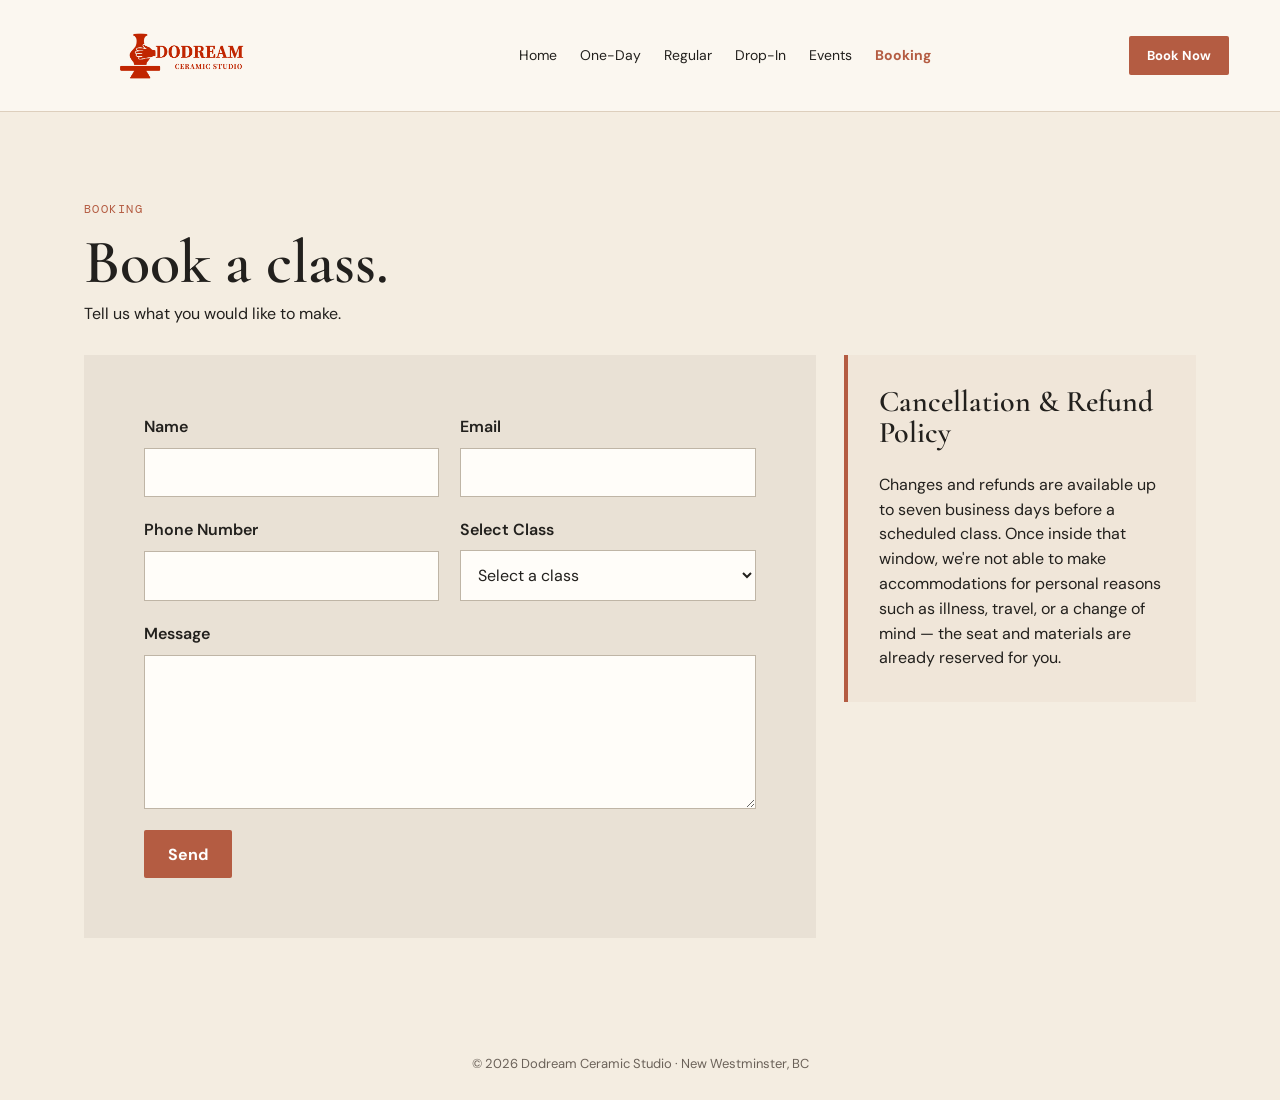
==== booking.html @ 053f7b6d "Deploy Dodream Ceramic Studio website" ====
<!doctype html>
<html lang="en"><head><meta charset="UTF-8"><meta name="viewport" content="width=device-width, initial-scale=1.0"><title>Booking | Dodream Ceramic Studio</title><link rel="preconnect" href="https://fonts.googleapis.com"><link rel="preconnect" href="https://fonts.gstatic.com" crossorigin><link href="https://fonts.googleapis.com/css2?family=Cormorant+Garamond:wght@500;600;700&family=DM+Mono&family=DM+Sans:wght@400;500;600;700&display=swap" rel="stylesheet"><link rel="stylesheet" href="styles.css"></head>
<body><header class="site-header"><a class="brand" href="index.html"><img src="logo.jpg" alt="Dodream Ceramic Studio"></a><nav aria-label="Primary navigation"><a href="index.html">Home</a><a href="classes.html#one-day">One-Day</a><a href="classes.html#regular">Regular</a><a href="classes.html#drop-in">Drop-In</a><a href="classes.html#events">Events</a><a class="active" href="booking.html">Booking</a></nav><a class="button button-small" href="booking.html">Book Now</a></header><main class="booking-page"><section class="booking-intro compact"><p class="eyebrow">BOOKING</p><h1>Book a class.</h1><p>Tell us what you would like to make.</p></section>
<!-- FormSubmit sends this form to dodreamceramic@gmail.com. The first submission must be confirmed from that inbox. --><div class="booking-content"><form id="booking-form" class="booking-form" action="https://formsubmit.co/dodreamceramic@gmail.com" method="POST" novalidate><input type="hidden" name="_subject" value="New Dodream Ceramic Studio booking request"><input type="hidden" name="_captcha" value="false"><input type="hidden" name="_template" value="table"><div id="form-alert" class="form-alert" role="alert" tabindex="-1" hidden>Please fill out all required fields.</div><label>Name<input name="name" type="text" required autocomplete="name"></label><label>Email<input name="email" type="email" required autocomplete="email"></label><label>Phone Number<input name="phone" type="tel" required autocomplete="tel"></label><label>Select Class<select name="class" required><option value="" selected disabled>Select a class</option><option>One-Day Pottery Class</option><option>Regular Pottery Course</option><option>Drop-In Class</option><option>Events</option></select></label><label class="form-full">Message<textarea name="message" rows="6" required></textarea></label><button class="button" type="submit">Send</button></form><section class="refund-policy"><h2>Cancellation &amp; Refund Policy</h2><p>Changes and refunds are available up to seven business days before a scheduled class. Once inside that window, we're not able to make accommodations for personal reasons such as illness, travel, or a change of mind — the seat and materials are already reserved for you.</p></section></div></main><footer>© 2026 Dodream Ceramic Studio · New Westminster, BC</footer><script src="script.js"></script></body></html>
---- styles.css ----
:root { --ink:#22201d; --paper:#f8f5ee; --clay:#b44024; --line:#dcd4c6; --muted:#69635c; --dark:#25211d; }
* { box-sizing:border-box; } html { scroll-behavior:smooth; } body { margin:0; color:var(--ink); background:var(--paper); font:16px/1.55 "DM Sans",sans-serif; } img { display:block; width:100%; }
.site-header { height:112px; padding:12px clamp(20px,4vw,64px); display:flex; align-items:center; justify-content:space-between; gap:20px; background:var(--paper); position:sticky; top:0; z-index:10; border-bottom:1px solid var(--line); }
.brand { width:270px; flex:0 0 auto; } .brand img { height:86px; object-fit:contain; mix-blend-mode:multiply; } nav { display:flex; gap:clamp(9px,1.8vw,28px); } nav a { color:var(--ink); text-decoration:none; font-size:14px; white-space:nowrap; } nav a.active { color:var(--clay); font-weight:700; }
.button { display:inline-flex; align-items:center; justify-content:center; min-height:48px; padding:0 24px; background:var(--clay); color:#fff; border:0; border-radius:2px; text-decoration:none; cursor:pointer; font:700 16px "DM Sans",sans-serif; } .button-small { min-height:39px; padding:0 18px; font-size:13px; }
h1,h2,h3 { margin:0; font-family:Fraunces,serif; line-height:1.05; font-weight:500; } h1 { max-width:980px; font-size:clamp(49px,7.4vw,106px); } h1 span { color:#d66040; } h2 { margin-bottom:24px; font-size:clamp(38px,5vw,70px); } h3 { font-size:31px; margin-bottom:12px; }
.eyebrow { margin:0 0 14px; color:var(--clay); letter-spacing:.12em; font:12px/1.2 "DM Mono",monospace; } .text-link { color:inherit; font-weight:600; text-underline-offset:6px; } .text-link span { display:inline-block; margin-left:7px; color:var(--clay); }
.hero { min-height:680px; display:grid; align-items:end; position:relative; isolation:isolate; } .hero-image,.hero-overlay { position:absolute; inset:0; width:100%; height:100%; } .hero-image { z-index:-2; object-fit:cover; } .hero-overlay { z-index:-1; background:linear-gradient(90deg,rgba(17,14,11,.72),rgba(17,14,11,.22)); } .hero-content { max-width:850px; padding:80px clamp(24px,8vw,130px); color:#fff; } .hero h1 span { display:block; color:#f8ded0; } .hero-eyebrow { color:#f9ddbf; } .hero-copy { max-width:560px; margin:28px 0; font-size:18px; } .hero .text-link span { color:#f9ddbf; }
.programs-section,.section,.location-section { padding:clamp(64px,10vw,150px) clamp(24px,8vw,130px); } .programs-section { background:#243126; color:#fff; } .section-heading { max-width:710px; margin:0 auto 55px; text-align:center; } .section-heading .eyebrow { color:#f5ad8a; } .section-heading h2 { font-size:clamp(38px,5vw,70px); } .section-heading p:last-child { color:#ddd9cf; }
.program-grid { display:grid; grid-template-columns:repeat(4,1fr); gap:24px; } .program-card { overflow:hidden; background:#fff; color:var(--ink); } .program-card img { height:270px; object-fit:cover; } .program-card div { min-height:268px; padding:25px; display:flex; flex-direction:column; align-items:flex-start; } .program-card h3 { font-size:29px; } .program-card .text-link { margin-top:auto; }
.location-section { display:grid; grid-template-columns:.75fr 1.25fr; gap:60px; background:#ddd3c5; } address { margin:0 0 28px; font-style:normal; font-size:21px; } iframe { width:100%; min-height:380px; border:0; } footer { padding:26px; color:#6b6259; text-align:center; font-size:13px; }
.section-intro>p:not(.eyebrow) { max-width:500px; font-size:18px; } .split-section { display:grid; grid-template-columns:minmax(250px,.82fr) minmax(350px,1.18fr); gap:clamp(40px,8vw,130px); align-items:center; } .feature-image { height:560px; object-fit:cover; } .notice { display:grid; gap:4px; margin:32px 0 18px; padding:17px 20px; border-left:4px solid var(--clay); background:#f0e6d9; } .notice span { font:15px "DM Mono",monospace; } .materials { color:var(--muted); }
.one-day-options { display:grid; gap:16px; margin-top:33px; } .one-day-options article { padding:20px; border:1px solid var(--line); background:#fffdf9; } .one-day-options h3 { font-size:24px; } .one-day-options p { margin:5px 0; font-size:14px; } .one-day-options .eyebrow { margin-bottom:10px; } .price,.card-meta { color:var(--clay); font-weight:700; } .included,.condition,.policy-note { color:var(--muted); font-size:14px; }
.regular-section { display:grid; grid-template-columns:.88fr 1fr; gap:clamp(38px,7vw,110px); align-items:center; background:#e9e1d5; } .regular-image-wrap { grid-row:span 3; } .regular-image-wrap .feature-image { height:690px; } .course-details { display:grid; grid-template-columns:repeat(2,1fr); margin-top:27px; border-top:1px solid #cbbfaa; } .course-details p { display:grid; gap:2px; margin:0; padding:14px 10px 14px 0; border-bottom:1px solid #cbbfaa; font-size:14px; } .course-details span { color:var(--muted); font-size:13px; } .course-plan { margin:0; padding:0; list-style:none; border-top:1px solid #cbbfaa; } .course-plan li { display:grid; grid-template-columns:140px 1fr; gap:15px; padding:17px 0; border-bottom:1px solid #cbbfaa; } .course-plan b { color:var(--clay); font:13px "DM Mono",monospace; } .policy-note { margin:0; }
.section-lead { margin-top:-8px; color:var(--muted); } .card-grid,.event-grid { display:grid; grid-template-columns:repeat(2,1fr); gap:28px; margin-top:43px; } .class-card,.event-card { border:1px solid var(--line); background:#fffdf9; } .class-card img { height:330px; object-fit:cover; } .class-card div,.event-card div { padding:27px; } .class-card h3 { font-size:29px; }
.events-section { background:var(--dark); color:#f9f5ec; } .events-section .eyebrow,.event-policy { color:#f6aa83; } .event-card { border-color:#575047; background:#312b26; } .event-card img { height:300px; object-fit:cover; } .event-card p { color:#ddd4c8; } .event-policy { margin:31px 0 0; text-align:center; }
.booking-page { max-width:1160px; margin:auto; padding:clamp(45px,7vw,90px) 24px; } .booking-intro { max-width:640px; margin-bottom:28px; } .booking-intro h1 { font-size:clamp(40px,5vw,62px); } .booking-intro>p:last-child { margin:7px 0 0; font-size:16px; } .booking-content { display:grid; grid-template-columns:minmax(0,1.35fr) minmax(260px,.65fr); gap:28px; align-items:start; }
.booking-form { display:grid; grid-template-columns:repeat(2,1fr); gap:21px; padding:clamp(25px,5vw,60px); background:#e9e1d5; } .booking-form label { display:grid; gap:8px; font-weight:600; } .booking-form input,.booking-form select,.booking-form textarea { width:100%; padding:13px; border:1px solid #bfb5a6; background:#fffdf9; color:var(--ink); font:16px "DM Sans",sans-serif; } .booking-form input:focus,.booking-form select:focus,.booking-form textarea:focus { outline:2px solid var(--clay); outline-offset:1px; } .form-full,.form-alert { grid-column:1/-1; } .form-alert { padding:13px 16px; color:#8c2913; background:#f6d9ce; font-weight:700; } .booking-form .button { justify-self:start; }
.refund-policy { margin:0; padding:31px; border-left:4px solid var(--clay); background:#f0e6d9; text-align:left; } .refund-policy h2 { font-size:30px; } .refund-policy p { margin-bottom:0; font-size:16px; }
@media (max-width:900px) { .program-grid { grid-template-columns:repeat(2,1fr); } .program-card img { height:240px; } .brand { width:220px; } }
@media (max-width:760px) { .site-header { height:88px; padding:8px 18px; } .brand { width:185px; } .brand img { height:68px; } nav { display:none; } .hero { min-height:590px; } .hero-content { padding:60px 24px; } .program-grid,.split-section,.regular-section,.location-section,.booking-form,.booking-content { grid-template-columns:1fr; } .feature-image,.regular-image-wrap .feature-image { height:420px; } .regular-image-wrap { grid-row:auto; } .course-details { grid-template-columns:1fr; } .course-plan li { grid-template-columns:115px 1fr; } .location-section { gap:35px; } iframe { min-height:300px; } .booking-form .button { width:100%; } }

/* Warm beige theme and One-Day class redesign */
:root { --paper:#f4ede1; --line:#ddcfbd; --clay:#b45c42; --muted:#70675e; --dark:#453830; }
body { background:#f4ede1; }
h1,h2,h3 { font-family:"Cormorant Garamond",Georgia,serif; font-weight:600; }
.site-header { background:#fbf7f0; }
.programs-section { background:#4d4037; }
.program-card,.one-day-options article,.class-card { background:#fffaf3; }
.one-day-section { background:#f8f1e7; }
.one-day-summary { display:grid; grid-template-columns:1.1fr .75fr 1.65fr; gap:0; margin:29px 0 22px; border:1px solid #d8c2ac; background:#eee0cf; }
.one-day-summary p { display:grid; gap:4px; margin:0; padding:16px 18px; border-right:1px solid #d8c2ac; font-size:13px !important; }
.one-day-summary p:last-child { border-right:0; }
.one-day-summary b { color:var(--clay); font:11px "DM Mono",monospace; letter-spacing:.08em; text-transform:uppercase; }
.one-day-summary span { line-height:1.35; }
.one-day-options { grid-template-columns:repeat(2,minmax(0,1fr)); gap:14px; margin-top:0; }
.one-day-options article { min-height:238px; border-color:#ddcbb8; }
.one-day-options .price { display:flex; align-items:baseline; gap:5px; margin-top:13px; }
.one-day-options .price strong { font:600 38px/1 "Cormorant Garamond",Georgia,serif; }
.one-day-options .price span { color:var(--muted); font-size:13px; }
.one-day-section .feature-image { height:100%; min-height:560px; }
@media (max-width:760px) { .one-day-summary,.one-day-options { grid-template-columns:1fr; } .one-day-summary p { border-right:0; border-bottom:1px solid #d8c2ac; } .one-day-summary p:last-child { border-bottom:0; } .one-day-section .feature-image { min-height:420px; } }

/* One-Day vertical hierarchy: intro row, sessions, cards, notes */
.one-day-section { background:#f8f1e7; }
.one-day-intro-row { display:grid; grid-template-columns:minmax(240px,.8fr) minmax(380px,1.2fr); gap:clamp(32px,6vw,90px); align-items:center; margin:28px 0; }
.one-day-intro-row p { max-width:430px; margin:0; font-size:20px; line-height:1.55; }
.one-day-intro-row img { height:250px; object-fit:cover; object-position:center; }
.sessions-line { margin:0 0 24px; padding:18px 24px; border-left:5px solid var(--clay); background:#eee0cf; font-size:clamp(20px,2.3vw,30px); font-weight:700; letter-spacing:.01em; }
.sessions-line strong { color:var(--clay); }
.one-day-section .one-day-options { max-width:none; grid-template-columns:repeat(2,minmax(0,1fr)); gap:24px; }
.one-day-section .one-day-options article { min-height:230px; padding:28px; }
.one-day-notes { display:flex; flex-wrap:wrap; gap:12px 28px; margin-top:20px; color:var(--muted); font-size:14px; }
.one-day-notes span::before { content:"•"; margin-right:8px; color:var(--clay); }
@media (max-width:760px) { .one-day-intro-row,.one-day-section .one-day-options { grid-template-columns:1fr; } .one-day-intro-row img { height:230px; } .sessions-line { padding:16px 18px; } }

/* Light sessions treatment */
.sessions-line { display:flex; align-items:center; gap:18px; margin:46px 0 34px; padding:0; border:0; background:transparent; font-size:inherit; font-weight:400; }
.sessions-label { color:var(--muted); font:12px "DM Mono",monospace; letter-spacing:.14em; text-transform:uppercase; }
.session-times { display:flex; flex-wrap:wrap; gap:9px; }
.session-times span { padding:7px 13px; border:1px solid #dfcfbd; border-radius:999px; background:#f1e5d6; color:#67554a; font-size:14px; font-weight:500; }
@media (max-width:760px) { .sessions-line { align-items:flex-start; flex-direction:column; gap:12px; margin:34px 0 28px; } }
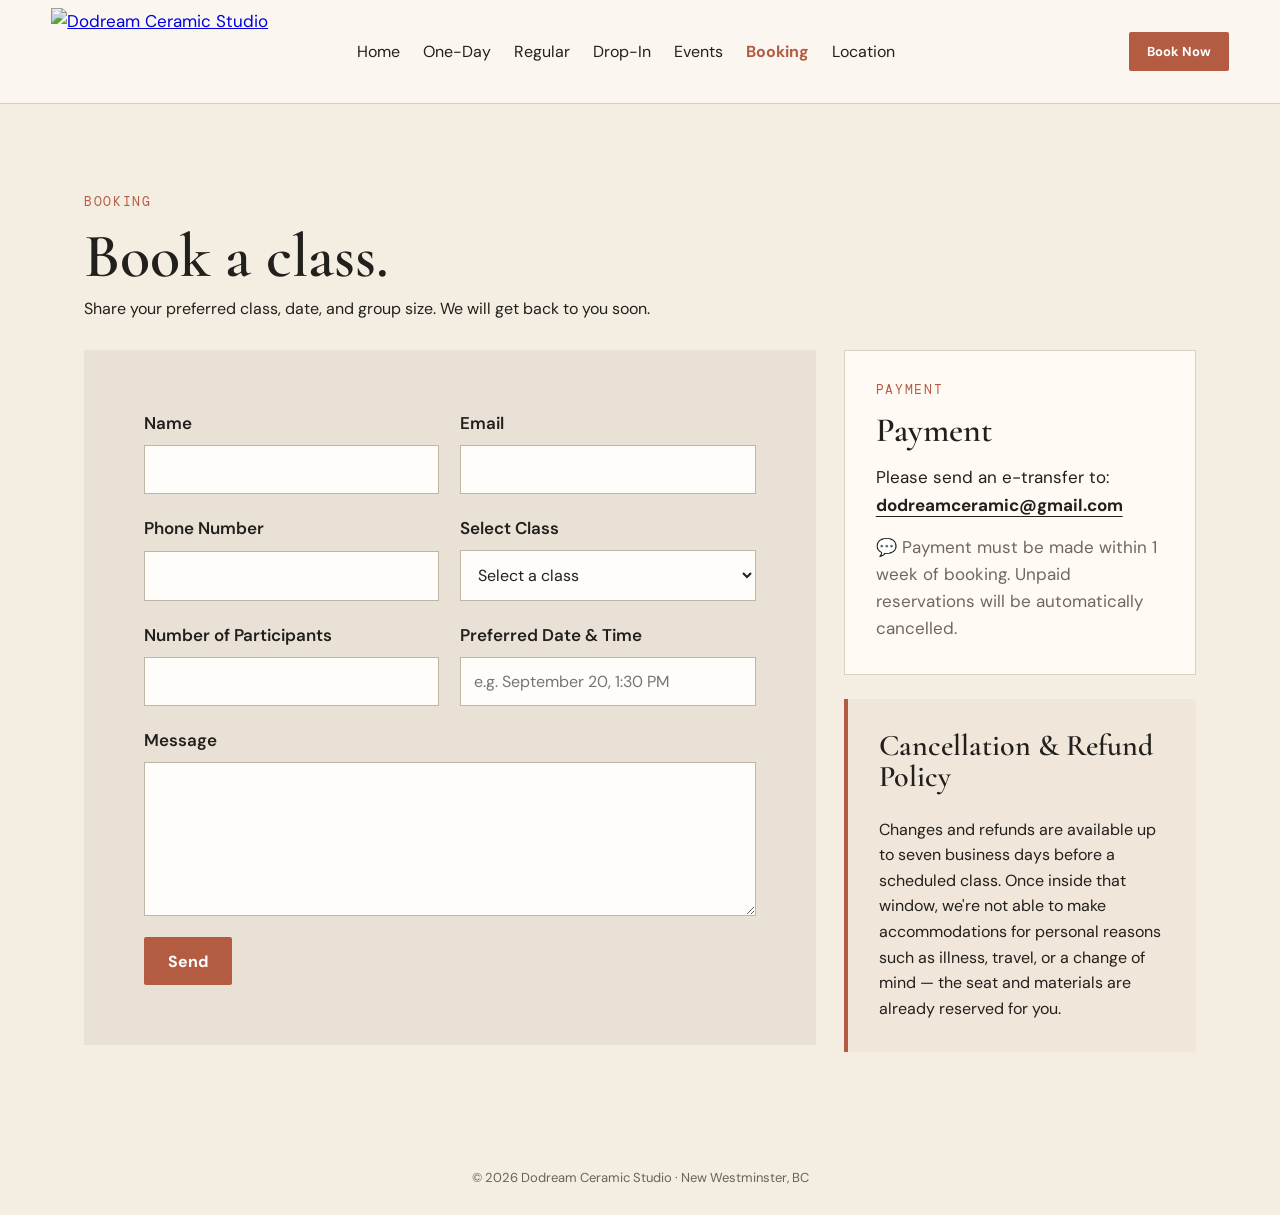
==== commit 73968fbc: "Update website content and responsive design" ====
--- a/booking.html
+++ b/booking.html
@@ -1,4 +1,4 @@
 <!doctype html>
 <html lang="en"><head><meta charset="UTF-8"><meta name="viewport" content="width=device-width, initial-scale=1.0"><title>Booking | Dodream Ceramic Studio</title><link rel="preconnect" href="https://fonts.googleapis.com"><link rel="preconnect" href="https://fonts.gstatic.com" crossorigin><link href="https://fonts.googleapis.com/css2?family=Cormorant+Garamond:wght@500;600;700&family=DM+Mono&family=DM+Sans:wght@400;500;600;700&display=swap" rel="stylesheet"><link rel="stylesheet" href="styles.css"></head>
-<body><header class="site-header"><a class="brand" href="index.html"><img src="logo.jpg" alt="Dodream Ceramic Studio"></a><nav aria-label="Primary navigation"><a href="index.html">Home</a><a href="classes.html#one-day">One-Day</a><a href="classes.html#regular">Regular</a><a href="classes.html#drop-in">Drop-In</a><a href="classes.html#events">Events</a><a class="active" href="booking.html">Booking</a></nav><a class="button button-small" href="booking.html">Book Now</a></header><main class="booking-page"><section class="booking-intro compact"><p class="eyebrow">BOOKING</p><h1>Book a class.</h1><p>Tell us what you would like to make.</p></section>
-<!-- FormSubmit sends this form to dodreamceramic@gmail.com. The first submission must be confirmed from that inbox. --><div class="booking-content"><form id="booking-form" class="booking-form" action="https://formsubmit.co/dodreamceramic@gmail.com" method="POST" novalidate><input type="hidden" name="_subject" value="New Dodream Ceramic Studio booking request"><input type="hidden" name="_captcha" value="false"><input type="hidden" name="_template" value="table"><div id="form-alert" class="form-alert" role="alert" tabindex="-1" hidden>Please fill out all required fields.</div><label>Name<input name="name" type="text" required autocomplete="name"></label><label>Email<input name="email" type="email" required autocomplete="email"></label><label>Phone Number<input name="phone" type="tel" required autocomplete="tel"></label><label>Select Class<select name="class" required><option value="" selected disabled>Select a class</option><option>One-Day Pottery Class</option><option>Regular Pottery Course</option><option>Drop-In Class</option><option>Events</option></select></label><label class="form-full">Message<textarea name="message" rows="6" required></textarea></label><button class="button" type="submit">Send</button></form><section class="refund-policy"><h2>Cancellation &amp; Refund Policy</h2><p>Changes and refunds are available up to seven business days before a scheduled class. Once inside that window, we're not able to make accommodations for personal reasons such as illness, travel, or a change of mind — the seat and materials are already reserved for you.</p></section></div></main><footer>© 2026 Dodream Ceramic Studio · New Westminster, BC</footer><script src="script.js"></script></body></html>
+<body><header class="site-header"><a class="brand" href="index.html"><img src="public/assets/logo.jpg" alt="Dodream Ceramic Studio"></a><nav aria-label="Primary navigation"><a href="index.html">Home</a><a href="classes.html#one-day">One-Day</a><a href="classes.html#regular">Regular</a><a href="classes.html#drop-in">Drop-In</a><a href="classes.html#events">Events</a><a class="active" href="booking.html">Booking</a><a href="index.html#location">Location</a></nav><a class="button button-small" href="booking.html">Book Now</a></header>
+<main class="booking-page"><section class="booking-intro compact"><p class="eyebrow">BOOKING</p><h1>Book a class.</h1><p>Share your preferred class, date, and group size. We will get back to you soon.</p></section><div class="booking-content"><form id="booking-form" class="booking-form" action="https://formsubmit.co/dodreamceramic@gmail.com" method="POST" novalidate><input type="hidden" name="_subject" value="New Dodream Ceramic Studio booking request"><input type="hidden" name="_captcha" value="false"><input type="hidden" name="_template" value="table"><div id="form-alert" class="form-alert" role="alert" tabindex="-1" hidden>Please fill out all required fields.</div><label>Name<input name="name" type="text" required autocomplete="name"></label><label>Email<input name="email" type="email" required autocomplete="email"></label><label>Phone Number<input name="phone" type="tel" required autocomplete="tel"></label><label>Select Class<select name="class" required><option value="" selected disabled>Select a class</option><option>One-Day Pottery Class</option><option>Regular Pottery Course</option><option>Drop-In Class</option><option>Events</option></select></label><label>Number of Participants<input name="participants" type="number" min="1" step="1" required inputmode="numeric"></label><label>Preferred Date &amp; Time<input name="preferred_date_time" type="text" required placeholder="e.g. September 20, 1:30 PM"></label><label class="form-full">Message<textarea name="message" rows="6" required></textarea></label><button class="button" type="submit">Send</button></form><aside class="booking-aside"><section class="payment-section" id="payment"><p class="eyebrow">PAYMENT</p><h2>Payment</h2><p>Please send an e-transfer to: <a href="mailto:dodreamceramic@gmail.com"><strong>dodreamceramic@gmail.com</strong></a></p><p>💬 Payment must be made within 1 week of booking. Unpaid reservations will be automatically cancelled.</p></section><section class="refund-policy"><h2>Cancellation &amp; Refund Policy</h2><p>Changes and refunds are available up to seven business days before a scheduled class. Once inside that window, we're not able to make accommodations for personal reasons such as illness, travel, or a change of mind — the seat and materials are already reserved for you.</p></section></aside></div></main><footer>© 2026 Dodream Ceramic Studio · New Westminster, BC</footer><script src="script.js"></script></body></html>
--- a/styles.css
+++ b/styles.css
@@ -1,17 +1,17 @@
 :root { --ink:#22201d; --paper:#f8f5ee; --clay:#b44024; --line:#dcd4c6; --muted:#69635c; --dark:#25211d; }
-* { box-sizing:border-box; } html { scroll-behavior:smooth; } body { margin:0; color:var(--ink); background:var(--paper); font:16px/1.55 "DM Sans",sans-serif; } img { display:block; width:100%; }
-.site-header { height:112px; padding:12px clamp(20px,4vw,64px); display:flex; align-items:center; justify-content:space-between; gap:20px; background:var(--paper); position:sticky; top:0; z-index:10; border-bottom:1px solid var(--line); }
-.brand { width:270px; flex:0 0 auto; } .brand img { height:86px; object-fit:contain; mix-blend-mode:multiply; } nav { display:flex; gap:clamp(9px,1.8vw,28px); } nav a { color:var(--ink); text-decoration:none; font-size:14px; white-space:nowrap; } nav a.active { color:var(--clay); font-weight:700; }
+* { box-sizing:border-box; } html { scroll-behavior:smooth; } body { margin:0; color:var(--ink); background:var(--paper); font:17px/1.6 "DM Sans",sans-serif; } img { display:block; width:100%; }
+.site-header { height:104px; padding:8px clamp(20px,4vw,64px); display:flex; align-items:center; justify-content:flex-start; gap:18px; background:var(--paper); position:sticky; top:0; z-index:10; border-bottom:1px solid var(--line); }
+.brand { width:278px; flex:0 0 auto; } .brand img { height:88px; object-fit:contain; mix-blend-mode:multiply; } nav { display:flex; gap:clamp(16px,1.8vw,30px); margin-left:10px; } nav a { color:var(--ink); text-decoration:none; font-size:16px; white-space:nowrap; } nav a.active { color:var(--clay); font-weight:700; } .site-header .button-small { margin-left:auto; }
 .button { display:inline-flex; align-items:center; justify-content:center; min-height:48px; padding:0 24px; background:var(--clay); color:#fff; border:0; border-radius:2px; text-decoration:none; cursor:pointer; font:700 16px "DM Sans",sans-serif; } .button-small { min-height:39px; padding:0 18px; font-size:13px; }
 h1,h2,h3 { margin:0; font-family:Fraunces,serif; line-height:1.05; font-weight:500; } h1 { max-width:980px; font-size:clamp(49px,7.4vw,106px); } h1 span { color:#d66040; } h2 { margin-bottom:24px; font-size:clamp(38px,5vw,70px); } h3 { font-size:31px; margin-bottom:12px; }
-.eyebrow { margin:0 0 14px; color:var(--clay); letter-spacing:.12em; font:12px/1.2 "DM Mono",monospace; } .text-link { color:inherit; font-weight:600; text-underline-offset:6px; } .text-link span { display:inline-block; margin-left:7px; color:var(--clay); }
+.eyebrow { margin:0 0 14px; color:var(--clay); letter-spacing:.13em; font:13px/1.25 "DM Mono",monospace; } .text-link { color:inherit; font-weight:600; text-underline-offset:6px; } .text-link span { display:inline-block; margin-left:7px; color:var(--clay); }
 .hero { min-height:680px; display:grid; align-items:end; position:relative; isolation:isolate; } .hero-image,.hero-overlay { position:absolute; inset:0; width:100%; height:100%; } .hero-image { z-index:-2; object-fit:cover; } .hero-overlay { z-index:-1; background:linear-gradient(90deg,rgba(17,14,11,.72),rgba(17,14,11,.22)); } .hero-content { max-width:850px; padding:80px clamp(24px,8vw,130px); color:#fff; } .hero h1 span { display:block; color:#f8ded0; } .hero-eyebrow { color:#f9ddbf; } .hero-copy { max-width:560px; margin:28px 0; font-size:18px; } .hero .text-link span { color:#f9ddbf; }
 .programs-section,.section,.location-section { padding:clamp(64px,10vw,150px) clamp(24px,8vw,130px); } .programs-section { background:#243126; color:#fff; } .section-heading { max-width:710px; margin:0 auto 55px; text-align:center; } .section-heading .eyebrow { color:#f5ad8a; } .section-heading h2 { font-size:clamp(38px,5vw,70px); } .section-heading p:last-child { color:#ddd9cf; }
 .program-grid { display:grid; grid-template-columns:repeat(4,1fr); gap:24px; } .program-card { overflow:hidden; background:#fff; color:var(--ink); } .program-card img { height:270px; object-fit:cover; } .program-card div { min-height:268px; padding:25px; display:flex; flex-direction:column; align-items:flex-start; } .program-card h3 { font-size:29px; } .program-card .text-link { margin-top:auto; }
 .location-section { display:grid; grid-template-columns:.75fr 1.25fr; gap:60px; background:#ddd3c5; } address { margin:0 0 28px; font-style:normal; font-size:21px; } iframe { width:100%; min-height:380px; border:0; } footer { padding:26px; color:#6b6259; text-align:center; font-size:13px; }
 .section-intro>p:not(.eyebrow) { max-width:500px; font-size:18px; } .split-section { display:grid; grid-template-columns:minmax(250px,.82fr) minmax(350px,1.18fr); gap:clamp(40px,8vw,130px); align-items:center; } .feature-image { height:560px; object-fit:cover; } .notice { display:grid; gap:4px; margin:32px 0 18px; padding:17px 20px; border-left:4px solid var(--clay); background:#f0e6d9; } .notice span { font:15px "DM Mono",monospace; } .materials { color:var(--muted); }
-.one-day-options { display:grid; gap:16px; margin-top:33px; } .one-day-options article { padding:20px; border:1px solid var(--line); background:#fffdf9; } .one-day-options h3 { font-size:24px; } .one-day-options p { margin:5px 0; font-size:14px; } .one-day-options .eyebrow { margin-bottom:10px; } .price,.card-meta { color:var(--clay); font-weight:700; } .included,.condition,.policy-note { color:var(--muted); font-size:14px; }
-.regular-section { display:grid; grid-template-columns:.88fr 1fr; gap:clamp(38px,7vw,110px); align-items:center; background:#e9e1d5; } .regular-image-wrap { grid-row:span 3; } .regular-image-wrap .feature-image { height:690px; } .course-details { display:grid; grid-template-columns:repeat(2,1fr); margin-top:27px; border-top:1px solid #cbbfaa; } .course-details p { display:grid; gap:2px; margin:0; padding:14px 10px 14px 0; border-bottom:1px solid #cbbfaa; font-size:14px; } .course-details span { color:var(--muted); font-size:13px; } .course-plan { margin:0; padding:0; list-style:none; border-top:1px solid #cbbfaa; } .course-plan li { display:grid; grid-template-columns:140px 1fr; gap:15px; padding:17px 0; border-bottom:1px solid #cbbfaa; } .course-plan b { color:var(--clay); font:13px "DM Mono",monospace; } .policy-note { margin:0; }
+.one-day-options { display:grid; gap:16px; margin-top:33px; } .one-day-options article { padding:20px; border:1px solid var(--line); background:#fffdf9; } .one-day-options h3 { font-size:25px; } .one-day-options p { margin:5px 0; font-size:15px; } .one-day-options .eyebrow { margin-bottom:10px; } .price,.card-meta { color:var(--clay); font-weight:700; } .included,.condition,.policy-note { color:var(--muted); font-size:15px; }
+.regular-section { display:grid; grid-template-columns:.88fr 1fr; gap:clamp(38px,7vw,110px); align-items:center; background:#e9e1d5; } .regular-image-wrap { grid-row:span 3; } .regular-image-wrap .feature-image { height:690px; } .course-details { display:grid; grid-template-columns:repeat(2,1fr); margin-top:27px; border-top:1px solid #cbbfaa; } .course-details p { display:grid; gap:2px; margin:0; padding:14px 10px 14px 0; border-bottom:1px solid #cbbfaa; font-size:15px; } .course-details span { color:var(--muted); font-size:14px; } .course-plan { margin:0; padding:0; list-style:none; border-top:1px solid #cbbfaa; } .course-plan li { display:grid; grid-template-columns:140px 1fr; gap:15px; padding:17px 0; border-bottom:1px solid #cbbfaa; } .course-plan b { color:var(--clay); font:14px "DM Mono",monospace; } .policy-note { margin:0; }
 .section-lead { margin-top:-8px; color:var(--muted); } .card-grid,.event-grid { display:grid; grid-template-columns:repeat(2,1fr); gap:28px; margin-top:43px; } .class-card,.event-card { border:1px solid var(--line); background:#fffdf9; } .class-card img { height:330px; object-fit:cover; } .class-card div,.event-card div { padding:27px; } .class-card h3 { font-size:29px; }
 .events-section { background:var(--dark); color:#f9f5ec; } .events-section .eyebrow,.event-policy { color:#f6aa83; } .event-card { border-color:#575047; background:#312b26; } .event-card img { height:300px; object-fit:cover; } .event-card p { color:#ddd4c8; } .event-policy { margin:31px 0 0; text-align:center; }
 .booking-page { max-width:1160px; margin:auto; padding:clamp(45px,7vw,90px) 24px; } .booking-intro { max-width:640px; margin-bottom:28px; } .booking-intro h1 { font-size:clamp(40px,5vw,62px); } .booking-intro>p:last-child { margin:7px 0 0; font-size:16px; } .booking-content { display:grid; grid-template-columns:minmax(0,1.35fr) minmax(260px,.65fr); gap:28px; align-items:start; }
@@ -56,7 +56,33 @@
 
 /* Light sessions treatment */
 .sessions-line { display:flex; align-items:center; gap:18px; margin:46px 0 34px; padding:0; border:0; background:transparent; font-size:inherit; font-weight:400; }
-.sessions-label { color:var(--muted); font:12px "DM Mono",monospace; letter-spacing:.14em; text-transform:uppercase; }
+.sessions-label { color:var(--muted); font:13px "DM Mono",monospace; letter-spacing:.14em; text-transform:uppercase; }
 .session-times { display:flex; flex-wrap:wrap; gap:9px; }
-.session-times span { padding:7px 13px; border:1px solid #dfcfbd; border-radius:999px; background:#f1e5d6; color:#67554a; font-size:14px; font-weight:500; }
+.session-times span { padding:8px 14px; border:1px solid #dfcfbd; border-radius:999px; background:#f1e5d6; color:#67554a; font-size:15px; font-weight:500; }
 @media (max-width:760px) { .sessions-line { align-items:flex-start; flex-direction:column; gap:12px; margin:34px 0 28px; } }
+
+/* Content refinements: course details, payment, and location */
+.intro-detail { margin-top:18px !important; color:var(--muted); font-size:16px !important; }
+.regular-detail-cards { display:grid; grid-template-columns:minmax(210px,.75fr) 1.25fr; gap:16px; align-items:stretch; }
+.regular-price-card { display:flex; flex-direction:column; justify-content:center; min-height:202px; padding:26px; background:var(--clay); color:#fffaf3; }
+.regular-price-card span { font:12px "DM Mono",monospace; letter-spacing:.12em; text-transform:uppercase; opacity:.9; }
+.regular-price-card strong { margin:8px 0; font:600 clamp(37px,4vw,56px)/1 "Cormorant Garamond",Georgia,serif; }
+.regular-price-card p { margin:0; font-size:14px; line-height:1.45; }
+.regular-facts { display:grid; gap:0; border-top:1px solid #cbbfaa; }
+.regular-facts p { display:grid; grid-template-columns:108px 1fr; gap:15px; margin:0; padding:14px 0; border-bottom:1px solid #cbbfaa; font-size:14px; }
+.regular-facts b { color:var(--clay); font:12px "DM Mono",monospace; letter-spacing:.04em; text-transform:uppercase; }
+.regular-facts span { color:var(--muted); }
+.event-notes { display:grid; gap:8px; max-width:850px; margin:34px auto 0; padding:22px 26px; border:1px solid #695b50; background:#312b26; color:#f6aa83; text-align:center; }
+.event-notes p { margin:0; }
+.contact-line { margin:0 0 27px; line-height:1.85; }
+.contact-line a,.payment-section a { color:inherit; text-underline-offset:5px; }
+.instagram-link { display:inline-flex; align-items:center; gap:8px; color:var(--clay) !important; font-weight:700; text-decoration:none; }
+.instagram-link svg { width:20px; height:20px; fill:none; stroke:currentColor; stroke-width:1.9; }
+.instagram-link .instagram-dot { fill:currentColor; stroke:0; }
+.booking-aside { display:grid; gap:24px; }
+.payment-section { padding:31px; background:#fffaf3; border:1px solid var(--line); }
+.payment-section h2 { margin-bottom:16px; font-size:34px; }
+.payment-section p { margin:0 0 15px; }
+.payment-section p:last-child { margin-bottom:0; color:var(--muted); }
+@media (max-width:900px) { .site-header nav { gap:12px; } nav a { font-size:14px; } .regular-detail-cards { grid-template-columns:1fr; } }
+@media (max-width:760px) { .site-header { height:88px; } .brand { width:185px; } .brand img { height:68px; } .card-grid,.event-grid { grid-template-columns:1fr; gap:22px; } .class-card,.event-card { width:100%; } .class-card img,.event-card img { height:260px; } .regular-facts p { grid-template-columns:1fr; gap:5px; } .event-notes { padding:18px; text-align:left; } }
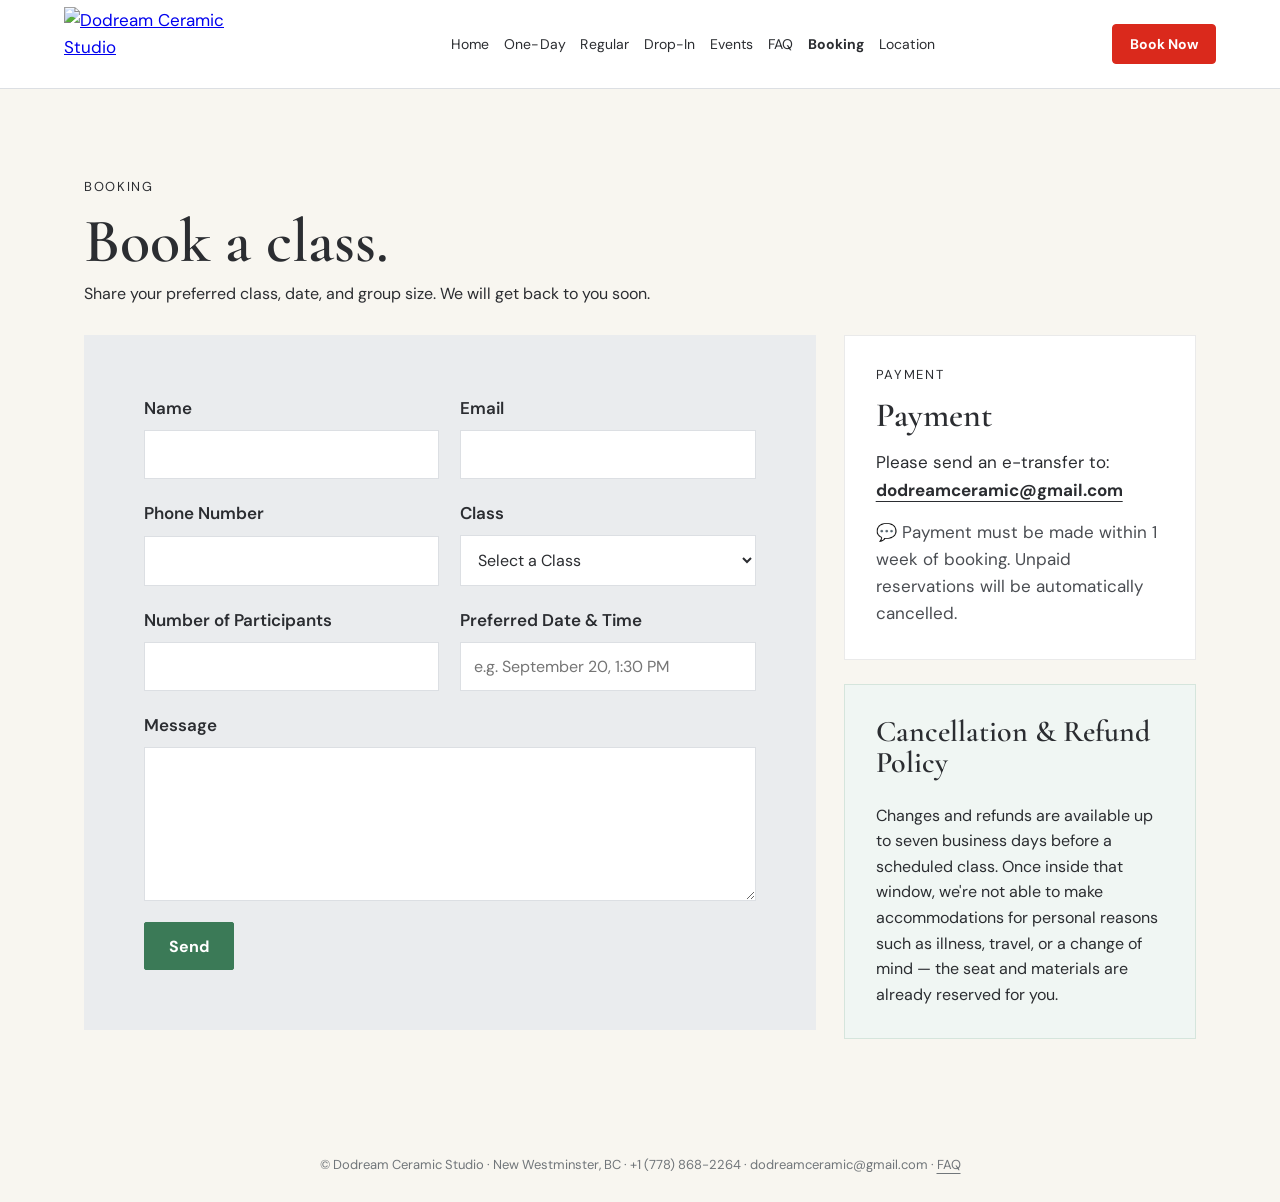
==== commit dba63775: "Improve local SEO and add course landing pages" ====
--- a/booking.html
+++ b/booking.html
@@ -1,4 +1,4 @@
 <!doctype html>
-<html lang="en"><head><meta charset="UTF-8"><meta name="viewport" content="width=device-width, initial-scale=1.0"><title>Booking | Dodream Ceramic Studio</title><link rel="preconnect" href="https://fonts.googleapis.com"><link rel="preconnect" href="https://fonts.gstatic.com" crossorigin><link href="https://fonts.googleapis.com/css2?family=Cormorant+Garamond:wght@500;600;700&family=DM+Mono&family=DM+Sans:wght@400;500;600;700&display=swap" rel="stylesheet"><link rel="stylesheet" href="styles.css"></head>
-<body><header class="site-header"><a class="brand" href="index.html"><img src="public/assets/logo.jpg" alt="Dodream Ceramic Studio"></a><nav aria-label="Primary navigation"><a href="index.html">Home</a><a href="classes.html#one-day">One-Day</a><a href="classes.html#regular">Regular</a><a href="classes.html#drop-in">Drop-In</a><a href="classes.html#events">Events</a><a class="active" href="booking.html">Booking</a><a href="index.html#location">Location</a></nav><a class="button button-small" href="booking.html">Book Now</a></header>
-<main class="booking-page"><section class="booking-intro compact"><p class="eyebrow">BOOKING</p><h1>Book a class.</h1><p>Share your preferred class, date, and group size. We will get back to you soon.</p></section><div class="booking-content"><form id="booking-form" class="booking-form" action="https://formsubmit.co/dodreamceramic@gmail.com" method="POST" novalidate><input type="hidden" name="_subject" value="New Dodream Ceramic Studio booking request"><input type="hidden" name="_captcha" value="false"><input type="hidden" name="_template" value="table"><div id="form-alert" class="form-alert" role="alert" tabindex="-1" hidden>Please fill out all required fields.</div><label>Name<input name="name" type="text" required autocomplete="name"></label><label>Email<input name="email" type="email" required autocomplete="email"></label><label>Phone Number<input name="phone" type="tel" required autocomplete="tel"></label><label>Select Class<select name="class" required><option value="" selected disabled>Select a class</option><option>One-Day Pottery Class</option><option>Regular Pottery Course</option><option>Drop-In Class</option><option>Events</option></select></label><label>Number of Participants<input name="participants" type="number" min="1" step="1" required inputmode="numeric"></label><label>Preferred Date &amp; Time<input name="preferred_date_time" type="text" required placeholder="e.g. September 20, 1:30 PM"></label><label class="form-full">Message<textarea name="message" rows="6" required></textarea></label><button class="button" type="submit">Send</button></form><aside class="booking-aside"><section class="payment-section" id="payment"><p class="eyebrow">PAYMENT</p><h2>Payment</h2><p>Please send an e-transfer to: <a href="mailto:dodreamceramic@gmail.com"><strong>dodreamceramic@gmail.com</strong></a></p><p>💬 Payment must be made within 1 week of booking. Unpaid reservations will be automatically cancelled.</p></section><section class="refund-policy"><h2>Cancellation &amp; Refund Policy</h2><p>Changes and refunds are available up to seven business days before a scheduled class. Once inside that window, we're not able to make accommodations for personal reasons such as illness, travel, or a change of mind — the seat and materials are already reserved for you.</p></section></aside></div></main><footer>© 2026 Dodream Ceramic Studio · New Westminster, BC</footer><script src="script.js"></script></body></html>
+<html lang="en-CA"><head><meta charset="UTF-8"><meta name="viewport" content="width=device-width, initial-scale=1.0"><meta name="description" content="Book a pottery class, wheel throwing course, drop-in ceramic experience, or private group workshop at Dodream Ceramic Studio in New Westminster, Metro Vancouver, BC."><meta name="robots" content="index, follow, max-image-preview:large"><meta name="geo.region" content="CA-BC"><meta name="geo.placename" content="New Westminster, Metro Vancouver"><link rel="canonical" href="https://www.dodreamceramic.com/booking.html"><link rel="alternate" hreflang="en-CA" href="https://www.dodreamceramic.com/booking.html"><link rel="alternate" hreflang="x-default" href="https://www.dodreamceramic.com/booking.html"><meta property="og:type" content="website"><meta property="og:locale" content="en_CA"><meta property="og:site_name" content="Dodream Ceramic Studio"><meta property="og:title" content="Book a Pottery Class | Dodream Ceramic Studio"><meta property="og:description" content="Book pottery classes and ceramic workshops in New Westminster, serving Metro Vancouver."><meta property="og:url" content="https://www.dodreamceramic.com/booking.html"><meta property="og:image" content="https://www.dodreamceramic.com/public/assets/main.jpg"><meta name="twitter:card" content="summary_large_image"><meta name="twitter:title" content="Book a Pottery Class | Dodream Ceramic Studio"><meta name="twitter:description" content="Reserve your pottery class or ceramic workshop in New Westminster, BC."><meta name="twitter:image" content="https://www.dodreamceramic.com/public/assets/main.jpg"><title>Book a Pottery Class | Dodream Ceramic Studio</title><link rel="preconnect" href="https://fonts.googleapis.com"><link rel="preconnect" href="https://fonts.gstatic.com" crossorigin><link href="https://fonts.googleapis.com/css2?family=Cormorant+Garamond:wght@500;600;700&family=DM+Sans:wght@400;500;600;700&display=swap" rel="stylesheet"><link rel="stylesheet" href="styles.css"></head>
+<body><a id="booking"></a><header class="site-header"><div class="header-inner"><a class="brand" href="index.html"><img width="2126" height="1301" decoding="async" src="public/assets/logo.jpg" alt="Dodream Ceramic Studio"></a><button class="mobile-menu-toggle" type="button" aria-controls="primary-navigation" aria-expanded="false" aria-label="Open navigation menu"><span></span><span></span><span></span></button><nav class="primary-nav" id="primary-navigation" aria-label="Primary navigation"><a href="index.html">Home</a><a href="classes.html#one-day">One-Day</a><a href="classes.html#regular">Regular</a><a href="classes.html#drop-in">Drop-In</a><a href="classes.html#events">Events</a><a href="faq.html">FAQ</a><a class="active" href="#booking">Booking</a><a href="index.html#location">Location</a></nav><a class="button button-small header-book-now" href="#booking">Book Now</a></div></header>
+<main class="booking-page"><section class="booking-intro compact"><p class="eyebrow">BOOKING</p><h1>Book a class.</h1><p>Share your preferred class, date, and group size. We will get back to you soon.</p></section><div class="booking-content"><form id="booking-form" class="booking-form" action="https://formsubmit.co/dodreamceramic@gmail.com" method="POST" novalidate><input type="hidden" name="_subject" value="New Dodream Ceramic Studio booking request"><input type="hidden" name="_captcha" value="false"><input type="hidden" name="_template" value="table"><div id="form-alert" class="form-alert" role="alert" tabindex="-1" hidden>Please fill out all required fields.</div><label>Name<input name="name" type="text" required autocomplete="name"></label><label>Email<input name="email" type="email" required autocomplete="email"></label><label>Phone Number<input name="phone" type="tel" required autocomplete="tel"></label><label>Class<select name="class" required><option value="" selected disabled>Select a Class</option><option>One-Day Pottery Class</option><option>Regular Pottery Course</option><option>Drop-In Class</option><option>Events</option></select></label><label>Number of Participants<input name="participants" type="number" min="1" step="1" required inputmode="numeric"></label><label>Preferred Date &amp; Time<input name="preferred_date_time" type="text" required placeholder="e.g. September 20, 1:30 PM"></label><label class="form-full">Message<textarea name="message" rows="6" required></textarea></label><button class="button" type="submit">Send</button></form><aside class="booking-aside"><section class="payment-section" id="payment"><p class="eyebrow">PAYMENT</p><h2>Payment</h2><p>Please send an e-transfer to: <a href="mailto:dodreamceramic@gmail.com"><strong>dodreamceramic@gmail.com</strong></a></p><p>💬 Payment must be made within 1 week of booking. Unpaid reservations will be automatically cancelled.</p></section><section class="refund-policy"><h2>Cancellation &amp; Refund Policy</h2><p>Changes and refunds are available up to seven business days before a scheduled class. Once inside that window, we're not able to make accommodations for personal reasons such as illness, travel, or a change of mind — the seat and materials are already reserved for you.</p></section></aside></div></main><footer>© Dodream Ceramic Studio · New Westminster, BC · +1 (778) 868-2264 · dodreamceramic@gmail.com · <a href="faq.html">FAQ</a></footer><script src="script.js"></script></body></html>
--- a/styles.css
+++ b/styles.css
@@ -86,3 +86,525 @@
 .payment-section p:last-child { margin-bottom:0; color:var(--muted); }
 @media (max-width:900px) { .site-header nav { gap:12px; } nav a { font-size:14px; } .regular-detail-cards { grid-template-columns:1fr; } }
 @media (max-width:760px) { .site-header { height:88px; } .brand { width:185px; } .brand img { height:68px; } .card-grid,.event-grid { grid-template-columns:1fr; gap:22px; } .class-card,.event-card { width:100%; } .class-card img,.event-card img { height:260px; } .regular-facts p { grid-template-columns:1fr; gap:5px; } .event-notes { padding:18px; text-align:left; } }
+
+/* Global neutral palette and navigation refinement */
+:root { --ink:#2B2D31; --paper:#F8F6F0; --clay:#2B2D31; --line:#DCDFE3; --muted:#4A4D52; --dark:#2B2D31; --accent-red:#2B2D31; --accent-mint:#E8F3EE; --accent-yellow:#FFF8E7; }
+body { background:#F8F6F0; color:#2B2D31; }
+.site-header { height:96px; padding-block:7px; gap:20px; background:#FFFFFF; border-color:#DCDFE3; }
+.brand { width:300px; }
+.brand img { height:82px; filter:none; }
+.site-header nav { align-items:center; gap:clamp(18px,2vw,34px); margin-left:auto; }
+.site-header nav > a:not(.button) { color:#2B2D31; font-size:17px; }
+.site-header nav a.active { color:#2B2D31; text-decoration-color:var(--accent-red); text-decoration-thickness:2px; text-underline-offset:6px; }
+.site-header .header-book-now { min-height:42px; margin-left:2px; padding:0 20px; background:var(--accent-red); color:#FFFFFF; border-radius:4px; font-size:14px; }
+.button { background:var(--accent-red); color:#FFFFFF; }
+.eyebrow,.text-link span { color:var(--accent-red); }
+.hero-overlay { background:linear-gradient(90deg,rgba(43,45,49,.74),rgba(43,45,49,.18)); }
+.hero h1 span,.hero-eyebrow,.hero .text-link span { color:#FFFFFF; }
+.programs-section,.one-day-section { background:#F8F6F0; color:#2B2D31; }
+.section-heading .eyebrow,.section-heading p:last-child { color:#4A4D52; }
+.program-card,.one-day-options article,.class-card,.payment-section { background:#FFFFFF; border:1px solid #DCDFE3; }
+.location-section { background:#EAECEE; }
+.notice,.refund-policy { background:var(--accent-mint); border-left-color:var(--accent-red); }
+.booking-form { background:#EAECEE; }
+.booking-form input,.booking-form select,.booking-form textarea { background:#FFFFFF; border-color:#DCDFE3; }
+.booking-form input:focus,.booking-form select:focus,.booking-form textarea:focus { outline-color:#2B2D31; }
+.form-alert { color:#2B2D31; background:#EAECEE; }
+.sessions-line { border-color:#DCDFE3; }
+.session-times span { color:#4A4D52; background:#EAECEE; border-color:#DCDFE3; }
+.one-day-summary { background:var(--accent-yellow); border-color:#DCDFE3; }
+.one-day-summary p { border-color:#DCDFE3; }
+.events-section { background:#EAECEE; color:#2B2D31; }
+.events-section .eyebrow,.event-policy { color:#4A4D52; }
+.event-card,.event-notes { background:#FFFFFF; color:#2B2D31; border-color:#DCDFE3; }
+.event-card p,.event-notes { color:#4A4D52; }
+.one-day-notes { padding:14px 16px; background:var(--accent-mint); border:1px solid #DCDFE3; }
+.event-notes { background:var(--accent-yellow); }
+footer { color:#71767A; background:#F8F6F0; }
+
+/* Regular course: cream, white, grey, and charcoal only */
+.regular-section { display:grid; grid-template-columns:minmax(300px,.9fr) minmax(440px,1.1fr); gap:28px; align-items:stretch; max-width:1240px; margin:72px auto; padding:28px; background:#FFFFFF; color:#2B2D31; border:1px solid #DCDFE3; border-radius:18px; }
+.regular-summary { display:flex; flex-direction:column; min-width:0; }
+.regular-kicker { margin:0 0 10px; color:var(--accent-red); font:700 12px/1.2 "DM Sans",sans-serif; letter-spacing:.13em; }
+.regular-section h2 { margin:0 0 16px; color:#2B2D31; font:600 clamp(38px,4vw,58px)/.98 "Cormorant Garamond",Georgia,serif; }
+.regular-price { width:max-content; margin:0 0 16px; padding:10px 15px; color:#2B2D31; background:var(--accent-yellow); border:1px solid #DCDFE3; border-radius:8px; font:800 28px/1 "DM Sans",sans-serif; letter-spacing:-.03em; }
+.regular-price::before { content:"COURSE FEE"; display:block; margin-bottom:5px; color:#71767A; font:700 10px/1 "DM Sans",sans-serif; letter-spacing:.11em; }
+.regular-description { max-width:48ch; margin:0 0 18px; color:#4A4D52; font-size:15px; line-height:1.58; }
+.regular-feature-image { height:210px; margin-top:auto; object-fit:cover; object-position:center; border:1px solid #DCDFE3; border-radius:12px; filter:saturate(.8) contrast(.98); }
+.regular-content { display:grid; align-content:start; gap:12px; }
+.regular-content-box { padding:18px; background:#EAECEE; border:1px solid #DCDFE3; border-radius:12px; }
+.regular-content-box h3 { margin:0 0 13px; color:#2B2D31; font:700 13px/1.2 "DM Sans",sans-serif; letter-spacing:.1em; text-transform:uppercase; }
+.regular-overview-list { display:grid; gap:9px; margin:0; }
+.regular-overview-list div { display:grid; grid-template-columns:108px 1fr; gap:14px; padding-bottom:9px; border-bottom:1px solid #DCDFE3; }
+.regular-overview-list div:last-child { padding-bottom:0; border-bottom:0; }
+.regular-overview-list dt { color:#71767A; font:700 11px/1.45 "DM Sans",sans-serif; letter-spacing:.08em; text-transform:uppercase; }
+.regular-overview-list dd { margin:0; color:#4A4D52; font-size:14px; line-height:1.45; }
+.regular-overview-list div:first-child dd [data-course="regular.dates"] { display:inline-block; padding:3px 7px; color:#2B2D31; background:var(--accent-yellow); border-radius:4px; font-weight:800; }
+.regular-overview-list div:nth-child(2) dd { display:inline-block; padding:3px 7px; color:#2B2D31; background:var(--accent-mint); border-radius:4px; font-weight:700; }
+.regular-curriculum-list { display:grid; gap:8px; margin:0; padding:0; list-style:none; }
+.regular-curriculum-list li { display:grid; grid-template-columns:100px 1fr; gap:13px; padding-bottom:8px; color:#4A4D52; border-bottom:1px solid #DCDFE3; font-size:14px; line-height:1.4; }
+.regular-curriculum-list li:last-child { padding-bottom:0; border-bottom:0; }
+.regular-curriculum-list strong { color:#2B2D31; font-size:13px; }
+.regular-policy-note { margin:0; color:var(--accent-red); font-size:12px; font-weight:700; line-height:1.45; }
+.location-section .location-book-button { margin-top:22px; min-height:44px; padding:0 20px; border-radius:4px; }
+@media (max-width:980px) { .site-header { height:92px; } .brand { width:250px; } .brand img { height:76px; } .site-header nav { gap:14px; } .site-header nav > a:not(.button) { font-size:15px; } .regular-section { grid-template-columns:1fr; max-width:760px; } .regular-feature-image { height:240px; } }
+@media (max-width:760px) { .site-header { height:84px; gap:10px; } .brand { width:150px; } .brand img { height:66px; } .site-header nav { display:none; } .site-header .header-book-now { min-height:38px; margin-left:auto; padding:0 12px; font-size:13px; } .regular-section { margin:42px 16px; padding:20px; } .regular-feature-image { height:205px; } .regular-overview-list div,.regular-curriculum-list li { grid-template-columns:1fr; gap:4px; } }
+
+/* Unified typography, compact navigation, and neutral UI refinements */
+:root {
+  --ink:#2B2D31;
+  --paper:#F8F6F0;
+  --surface:#FFFFFF;
+  --line:#DCDFE3;
+  --muted:#4A4D52;
+  --soft-mint:#E8F3EE;
+  --soft-yellow:#FFF8E7;
+}
+body, button, input, select, textarea { font-family:"DM Sans",system-ui,-apple-system,BlinkMacSystemFont,"Segoe UI",sans-serif; }
+h1,h2,h3,.program-card h3,.class-card h3,.event-card h3 { font-family:"Cormorant Garamond",Georgia,serif; font-weight:600; }
+.eyebrow,.sessions-label,.regular-kicker,.regular-content-box h3,.regular-overview-list dt,.regular-price::before {
+  font-family:"DM Sans",system-ui,sans-serif;
+}
+.one-day-summary b,.course-plan b,.regular-price-card span,.regular-facts b { font-family:"DM Sans",system-ui,sans-serif; }
+
+/* Keep all desktop navigation controls inside one centered 1,200px row. */
+.site-header {
+  width:min(1200px,calc(100% - 32px));
+  height:88px;
+  margin:0 auto;
+  padding:6px 0;
+  display:grid;
+  grid-template-columns:210px minmax(0,1fr) auto;
+  column-gap:16px;
+  background:var(--surface);
+}
+.brand { width:210px; }
+.brand img { height:74px; }
+.site-header nav { min-width:0; margin:0; justify-content:center; gap:clamp(9px,1.15vw,18px); }
+.site-header nav > a:not(.button) { font-size:14px; letter-spacing:.005em; }
+.site-header nav a.active { color:var(--ink); text-decoration-color:var(--muted); }
+.site-header .header-book-now { min-height:40px; margin:0; padding:0 17px; background:var(--button-mint); color:#fff; font:700 14px "DM Sans",system-ui,sans-serif; }
+
+/* Red remains exclusive to the logo and header Book Now CTA. */
+.button { background:var(--ink); color:#fff; font-family:"DM Sans",system-ui,sans-serif; }
+.eyebrow,.text-link span,.regular-kicker,.instagram-link { color:var(--muted) !important; }
+.notice,.refund-policy { border-left:1px solid var(--line); background:var(--soft-mint); }
+.regular-policy-note { color:var(--muted); }
+.location-section .location-book-button { background:var(--ink); }
+
+/* Hero: light accent badge and a clear, accessible primary action. */
+.hero-badge {
+  display:inline-flex;
+  width:max-content;
+  margin:0 0 16px;
+  padding:7px 11px;
+  border:1px solid rgba(255,255,255,.45);
+  border-radius:999px;
+  background:var(--soft-yellow);
+  color:var(--ink) !important;
+  font:700 11px/1.2 "DM Sans",system-ui,sans-serif;
+  letter-spacing:.08em;
+}
+.hero .button { margin-top:2px; background:#fff; color:var(--ink); }
+.hero .button:hover { background:var(--soft-mint); }
+
+/* Event prices read as scan-friendly fee tags; notice spans both cards. */
+.event-card .event-fees { display:grid; grid-template-columns:repeat(2,minmax(0,1fr)); gap:10px; margin:19px 0 0; }
+.event-fee { display:grid; gap:4px; padding:11px; border:1px solid var(--line); border-radius:8px; background:var(--soft-mint); }
+.event-fee:nth-child(2) { background:var(--soft-yellow); }
+.event-fee b { color:var(--muted); font-size:11px; letter-spacing:.06em; text-transform:uppercase; }
+.event-fee span { color:var(--ink); font-size:15px; font-weight:700; line-height:1.3; }
+.event-notes { width:100%; max-width:none; padding:24px 28px; border:1px solid var(--line); background:var(--soft-yellow); color:var(--muted); font-size:15px; line-height:1.55; text-align:left; }
+
+/* Directions and booking CTA form a dedicated responsive action row. */
+.location-section > div { display:flex; flex-direction:column; align-items:flex-start; }
+.location-actions { display:flex; align-items:center; flex-wrap:wrap; gap:18px; margin-top:4px; }
+.location-section .location-book-button { margin:0; min-height:44px; }
+
+@media (max-width:1100px) {
+  .site-header { grid-template-columns:180px minmax(0,1fr) auto; column-gap:10px; }
+  .brand { width:180px; }
+  .brand img { height:68px; }
+  .site-header nav { gap:9px; }
+  .site-header nav > a:not(.button) { font-size:13px; }
+  .site-header .header-book-now { padding:0 13px; font-size:13px; }
+}
+@media (max-width:760px) {
+  .site-header { width:100%; height:78px; padding:6px 18px; display:flex; }
+  .brand { width:158px; }
+  .brand img { height:62px; }
+  .location-actions { width:100%; align-items:stretch; flex-direction:column; gap:14px; }
+  .location-actions .text-link { padding-top:3px; }
+  .location-section .location-book-button { width:100%; }
+  .event-card .event-fees { grid-template-columns:1fr; }
+  .event-notes { padding:19px; }
+}
+
+/* Regression fixes: the header belongs to the page flow and never follows content. */
+.site-header { position:relative; top:auto; z-index:auto; }
+
+/* The studio identifier is quiet; the registration state is the one yellow badge. */
+.hero-badge { background:var(--soft-mint); border-color:rgba(255,255,255,.45); }
+.registration-badge {
+  display:block;
+  width:max-content;
+  margin-top:14px;
+  padding:8px 12px;
+  border:1px solid #E8D7A7;
+  border-radius:999px;
+  background:var(--soft-yellow);
+  color:#2B2D31 !important;
+  font:700 14px/1.15 "DM Sans",system-ui,sans-serif;
+  letter-spacing:.02em;
+}
+
+/* Friendly content actions use light surfaces; the booking submit remains clear and neutral. */
+.button { border:1px solid var(--line); background:var(--soft-mint); color:var(--ink); }
+.button:hover { background:var(--soft-yellow); }
+.hero .button { background:var(--soft-mint); border-color:#C9DFD4; color:var(--ink); }
+.location-section .location-book-button { background:var(--soft-mint); border-color:#C9DFD4; color:var(--ink); }
+.booking-form .button { background:var(--ink); border-color:var(--ink); color:#fff; }
+.booking-form .button:hover { background:#4A4D52; }
+.regular-policy-note { color:#6E4C3A; }
+
+/* Text-led accents: remove boxes from the hero and let colour carry hierarchy. */
+:root { --gold:#B8860B; --amber:#D97706; --bronze:#B87333; }
+.hero-badge {
+  display:block;
+  width:auto;
+  margin:0 0 16px;
+  padding:0;
+  border:0;
+  border-radius:0;
+  background:transparent;
+  color:#FFFFFF !important;
+  font:600 13px/1.3 "DM Sans",system-ui,sans-serif;
+  letter-spacing:.11em;
+}
+.registration-badge {
+  display:block;
+  width:auto;
+  margin-top:13px;
+  padding:0;
+  border:0;
+  border-radius:0;
+  background:transparent;
+  color:#F5D061 !important;
+  font:600 clamp(22px,2.7vw,35px)/1.08 "Cormorant Garamond",Georgia,serif;
+  letter-spacing:0;
+}
+
+/* Sage and amber replace broad grey fills on labels, prices, and links. */
+.eyebrow,.sessions-label,.regular-kicker,.regular-content-box h3,.regular-overview-list dt { color:#4A4D52 !important; }
+.price,.one-day-options .price strong,.card-meta { color:var(--bronze) !important; }
+.regular-price { padding:0; border:0; border-radius:0; background:transparent; color:var(--bronze); }
+.regular-price::before { color:#4A4D52; }
+.regular-overview-list div:first-child dd [data-course="regular.dates"],
+.regular-overview-list div:nth-child(2) dd { display:inline; padding:0; border-radius:0; background:transparent; color:#2B2D31; font-weight:800; }
+.text-link,.text-link span { color:#2B2D31 !important; }
+.text-link:hover,.text-link:hover span { color:var(--amber) !important; }
+
+/* Clean white cards with quiet borders, rather than coloured block fills. */
+.program-card,.one-day-options article,.class-card,.event-card,.payment-section,.regular-content-box { background:#FFFFFF; border-color:#EAEAEA; }
+.program-card h3,.one-day-options h3,.class-card h3,.event-card h3 { color:#2B2D31; }
+.events-section { background:var(--paper); color:var(--ink); }
+.event-card p { color:var(--muted); }
+.event-card .event-fees { gap:16px; }
+.event-fee,.event-fee:nth-child(2) { padding:0; border:0; border-radius:0; background:transparent; }
+.event-fee b { color:#4A4D52; }
+.event-fee span { color:var(--bronze); font-size:16px; }
+.event-notes { background:#FFFFFF; border-color:#EAEAEA; }
+.one-day-notes { background:transparent; border-color:#EAEAEA; }
+.one-day-notes span::before { color:#4A4D52; }
+
+/* Location has one unambiguous, welcoming primary action. */
+.location-actions { gap:20px; }
+.location-section .location-book-button { background:var(--button-mint); border-color:var(--button-mint); color:#FFFFFF; }
+.location-section .location-book-button:hover { background:var(--button-mint-hover); border-color:var(--button-mint-hover); color:#FFFFFF; }
+
+/* Full-bleed header surface with a centered, predictable content grid. */
+.site-header {
+  width:100%;
+  height:auto;
+  margin:0;
+  padding:0;
+  display:block;
+  background:#FFFFFF;
+  border-color:var(--line);
+}
+.header-inner {
+  width:100%;
+  max-width:1200px;
+  height:88px;
+  margin:0 auto;
+  padding:6px 24px;
+  display:grid;
+  grid-template-columns:210px minmax(0,1fr) auto;
+  align-items:center;
+  column-gap:16px;
+}
+
+/* Mint notice surfaces and neutral text links. */
+.refund-policy,.notice {
+  background:#F0F6F3;
+  border:1px solid #D5E5DC;
+}
+.location-section .location-book-button { background:var(--button-mint); border-color:var(--button-mint); }
+.text-link,.text-link span,.eyebrow,.sessions-label,.regular-kicker,.regular-content-box h3,.regular-overview-list dt { color:#2B2D31 !important; }
+
+/* Buttons use the same bright mint action colour throughout. */
+.button,.hero .button { background:var(--button-mint); border-color:var(--button-mint); color:#FFFFFF; }
+.button:hover,.hero .button:hover { background:var(--button-mint-hover); border-color:var(--button-mint-hover); color:#FFFFFF; }
+.regular-policy-note { color:#DA291C; }
+
+/* Mint actions and mint information pills. */
+.site-header .header-book-now,.site-header .header-book-now:hover {
+  background:var(--button-mint);
+  border-color:var(--button-mint);
+  color:#FFFFFF;
+}
+.regular-price {
+  padding:10px 14px;
+  border:1px solid #D5E5DC;
+  border-radius:8px;
+  background:#E8F3EE;
+  color:#2B2D31;
+}
+.regular-price::before { color:#666666; }
+.one-day-options .price {
+  width:max-content;
+  padding:8px 11px;
+  border:1px solid #D5E5DC;
+  border-radius:8px;
+  background:#E8F3EE;
+}
+.one-day-options .price strong,.card-meta { color:#2B2D31 !important; }
+.card-meta {
+  display:inline-block;
+  margin-top:12px;
+  padding:7px 10px;
+  border:1px solid #D5E5DC;
+  border-radius:8px;
+  background:#E8F3EE;
+}
+.event-fee,.event-fee:nth-child(2) {
+  padding:9px 10px;
+  border:1px solid #D5E5DC;
+  border-radius:8px;
+  background:#E8F3EE;
+}
+.event-fee span { color:#2B2D31; }
+
+/* Critical palette override: actions are welcoming Sage Mint, never charcoal. */
+:root { --button-mint:#3B7A57; --button-mint-hover:#4A8B66; }
+.button,
+.hero .button,
+.booking-form .button,
+.location-section .location-book-button,
+.site-header .header-book-now,
+.site-header .header-book-now:hover {
+  background:var(--button-mint);
+  border-color:var(--button-mint);
+  color:#FFFFFF;
+}
+.button:hover,
+.hero .button:hover,
+.booking-form .button:hover,
+.location-section .location-book-button:hover {
+  background:var(--button-mint-hover);
+  border-color:var(--button-mint-hover);
+  color:#FFFFFF;
+}
+/* Gold is reserved for positive, editorial emphasis rather than container fills. */
+.program-card .eyebrow { color:#D97706 !important; }
+.registration-badge { color:#F5D061 !important; }
+
+/* Regular course: restrained gold timeline accents and high-contrast course data. */
+.regular-kicker { color:#D97706 !important; }
+.regular-curriculum-list strong { color:#D97706; font-weight:800; }
+.regular-price { color:#2B2D31; font-weight:900; }
+.regular-content-box h3,.regular-overview-list dt { color:#2B2D31 !important; }
+.regular-policy-note { color:#DA291C; }
+
+/* Targeted schedule and course overview highlights. */
+.site-header .header-book-now,
+.site-header .header-book-now:hover {
+  background:#DA291C;
+  border-color:#DA291C;
+  color:#FFFFFF;
+}
+.session-times span {
+  background:#E8F3EE;
+  border-color:#D5E5DC;
+  color:#2B2D31;
+}
+.session-times span:first-child {
+  background:#FFF8E7;
+  border-color:#E8D7A7;
+  color:#D97706;
+  font-weight:700;
+}
+.regular-overview-list div:first-child dd [data-course="regular.dates"],
+.regular-overview-list div:nth-child(2) dd {
+  color:#D97706 !important;
+  font-weight:800;
+}
+
+/* Search-friendly, visible FAQ content with the same calm site styling. */
+.faq-page { max-width:960px; margin:0 auto; padding:clamp(56px,8vw,104px) 24px; }
+.faq-intro { max-width:700px; margin-bottom:34px; }
+.faq-intro h1 { margin-bottom:16px; color:#2B2D31; font-size:clamp(46px,6vw,76px); }
+.faq-intro p:last-child { margin:0; color:#4A4D52; font-size:18px; }
+.faq-list { display:grid; gap:12px; }
+.faq-list-title { margin:0 0 6px; color:#2B2D31; font-size:clamp(32px,4vw,46px); }
+.faq-list details { border:1px solid #D5E5DC; background:#F0F6F3; }
+.faq-list summary { padding:19px 22px; color:#2B2D31; cursor:pointer; font-size:17px; font-weight:700; }
+.faq-list p { max-width:70ch; margin:0; padding:0 22px 20px; color:#4A4D52; }
+.faq-list a { color:#2B2D31; font-weight:700; text-underline-offset:4px; }
+footer a { color:inherit; text-underline-offset:4px; }
+@media (max-width:760px) { .faq-list summary { padding:16px 18px; } .faq-list p { padding:0 18px 17px; } }
+
+/* Classes page SEO introduction: a visible, page-level heading before course sections. */
+.classes-intro { max-width:860px; margin:0 auto; padding:clamp(54px,8vw,94px) clamp(24px,8vw,130px) 8px; text-align:center; }
+.classes-intro h1 { margin-bottom:18px; color:#2B2D31; font-size:clamp(44px,6vw,78px); }
+.classes-intro p:last-child { max-width:720px; margin:0 auto; color:#4A4D52; font-size:18px; }
+
+/* Schedule times and prices: colour-only emphasis, without rounded price containers. */
+.session-times span,
+.session-times span:first-child {
+  background:#FFF8E7;
+  border:1px solid #F59E0B;
+  color:#2B2D31;
+  font-weight:600;
+}
+.one-day-options .price {
+  width:auto;
+  padding:0;
+  border:0;
+  border-radius:0;
+  background:transparent;
+}
+.one-day-options .price strong { color:#D97706 !important; font-weight:800; }
+.one-day-options .price span { color:#666666; }
+.regular-price {
+  display:flex;
+  align-items:baseline;
+  gap:7px;
+  padding:0;
+  border:0;
+  border-radius:0;
+  background:transparent;
+}
+.regular-price::before { display:none; }
+.regular-price .price-amount { color:#D97706; font-weight:900; }
+.regular-price .price-suffix { color:#666666; font:600 16px/1.2 "DM Sans",system-ui,sans-serif; }
+
+/* Shared mobile navigation: visible hamburger, high stacking order, and dropdown menu. */
+.mobile-menu-toggle { display:none; }
+@media (max-width:760px) {
+  .site-header { position:relative; z-index:1000; overflow:visible; }
+  .header-inner { position:relative; justify-content:space-between; }
+  .site-header .header-book-now { display:none; }
+  .mobile-menu-toggle {
+    width:44px;
+    height:44px;
+    margin-left:auto;
+    padding:10px;
+    display:flex;
+    flex-direction:column;
+    justify-content:center;
+    gap:5px;
+    border:1px solid #D5E5DC;
+    border-radius:4px;
+    background:#FFFFFF;
+    cursor:pointer;
+  }
+  .mobile-menu-toggle span {
+    display:block;
+    width:22px;
+    height:2px;
+    margin:0 auto;
+    background:#2B2D31;
+    transition:transform .2s ease, opacity .2s ease;
+  }
+  .mobile-menu-toggle.is-open span:nth-child(1) { transform:translateY(7px) rotate(45deg); }
+  .mobile-menu-toggle.is-open span:nth-child(2) { opacity:0; }
+  .mobile-menu-toggle.is-open span:nth-child(3) { transform:translateY(-7px) rotate(-45deg); }
+  .site-header .primary-nav {
+    position:absolute;
+    top:100%;
+    left:0;
+    right:0;
+    display:none;
+    width:100%;
+    margin:0;
+    padding:10px 18px 18px;
+    flex-direction:column;
+    align-items:stretch;
+    gap:0;
+    border-top:1px solid #EAEAEA;
+    border-bottom:1px solid #D5E5DC;
+    background:#FFFFFF;
+    box-shadow:0 14px 28px rgba(43,45,49,.12);
+  }
+  .site-header .primary-nav.is-open { display:flex; }
+  .site-header .primary-nav a,
+  .site-header .primary-nav > a:not(.button) {
+    display:block;
+    padding:13px 4px;
+    border-bottom:1px solid #EAEAEA;
+    color:#2B2D31;
+    font-size:16px;
+    text-decoration:none;
+  }
+  .site-header .primary-nav a:last-child { border-bottom:0; }
+  .site-header .primary-nav a.active { color:#D97706; font-weight:700; }
+}
+
+@media (max-width:1100px) {
+  .header-inner { grid-template-columns:180px minmax(0,1fr) auto; column-gap:10px; }
+}
+@media (max-width:760px) {
+  .site-header { width:100%; height:auto; padding:0; }
+  .header-inner { height:78px; padding:6px 18px; display:flex; }
+}
+
+/* Dedicated course landing pages: semantic, focused pages for local search and booking. */
+.course-landing { max-width:1120px; margin:0 auto; padding:clamp(52px,7vw,92px) 24px; }
+.course-landing-intro { max-width:760px; margin-bottom:clamp(34px,5vw,58px); }
+.course-landing-intro h1 { margin:10px 0 16px; color:#2B2D31; font-size:clamp(48px,6vw,78px); line-height:.98; }
+.course-landing-intro > p:last-child { max-width:680px; margin:0; color:#4A4D52; font-size:18px; line-height:1.65; }
+.course-landing-grid { display:grid; grid-template-columns:minmax(0,1.05fr) minmax(340px,.95fr); gap:clamp(24px,4vw,54px); align-items:stretch; }
+.course-landing-image { min-height:0; margin:0; border:1px solid #DCDFE3; background:#FFFFFF; }
+.course-landing-image img { display:block; width:100%; height:340px; object-fit:cover; }
+.course-landing-image figcaption { padding:11px 14px; color:#71767A; font-size:13px; }
+.course-landing-details,.course-options,.course-notice,.course-location { border:1px solid #DCDFE3; background:#FFFFFF; }
+.course-landing-details { display:flex; flex-direction:column; justify-content:center; padding:clamp(24px,4vw,40px); }
+.course-landing-details h2,.course-options h2,.course-notice h2,.course-location h2 { margin:0 0 20px; color:#2B2D31; font-size:clamp(28px,3vw,38px); }
+.course-facts { display:grid; gap:0; margin:0 0 26px; }
+.course-facts div { display:grid; grid-template-columns:128px 1fr; gap:12px; padding:12px 0; border-top:1px solid #DCDFE3; }
+.course-facts div:last-child { border-bottom:1px solid #DCDFE3; }
+.course-facts dt { color:#71767A; font:700 12px/1.4 "DM Sans",system-ui,sans-serif; letter-spacing:.1em; text-transform:uppercase; }
+.course-facts dd { margin:0; color:#2B2D31; line-height:1.55; }
+.course-facts dd strong { color:#D97706; font-size:18px; }
+.course-landing-details .button { align-self:flex-start; }
+.course-options { margin-top:28px; padding:clamp(24px,4vw,38px); }
+.course-option-grid { display:grid; grid-template-columns:repeat(2,minmax(0,1fr)); gap:18px; }
+.course-option-grid article { padding:22px; border:1px solid #DCDFE3; background:#F8F6F0; }
+.course-option-grid h3 { margin:8px 0 14px; color:#2B2D31; font-size:28px; }
+.course-option-grid p { margin:8px 0; color:#4A4D52; }
+.course-curriculum { display:grid; grid-template-columns:repeat(2,minmax(0,1fr)); gap:12px 24px; margin:0; padding:0; list-style:none; }
+.course-curriculum li { display:flex; flex-direction:column; gap:4px; padding:14px 0; border-top:1px solid #DCDFE3; color:#4A4D52; }
+.course-curriculum strong { color:#D97706; font-size:14px; }
+.course-notice,.course-location { margin-top:28px; padding:clamp(22px,3vw,32px); }
+.course-notice { background:#E8F3EE; border-color:#D5E5DC; }
+.course-notice p,.course-location p { max-width:780px; margin:0; color:#4A4D52; line-height:1.65; }
+.course-location address { margin:0; color:#2B2D31; font-size:18px; line-height:1.6; }
+.course-location p { margin-top:16px; }
+@media (max-width:760px) {
+  .course-landing { padding:46px 18px; }
+  .course-landing-grid,.course-option-grid,.course-curriculum { grid-template-columns:1fr; }
+  .course-landing-image img { height:240px; }
+  .course-facts div { grid-template-columns:1fr; gap:4px; }
+  .course-landing-details .button { width:100%; }
+}
